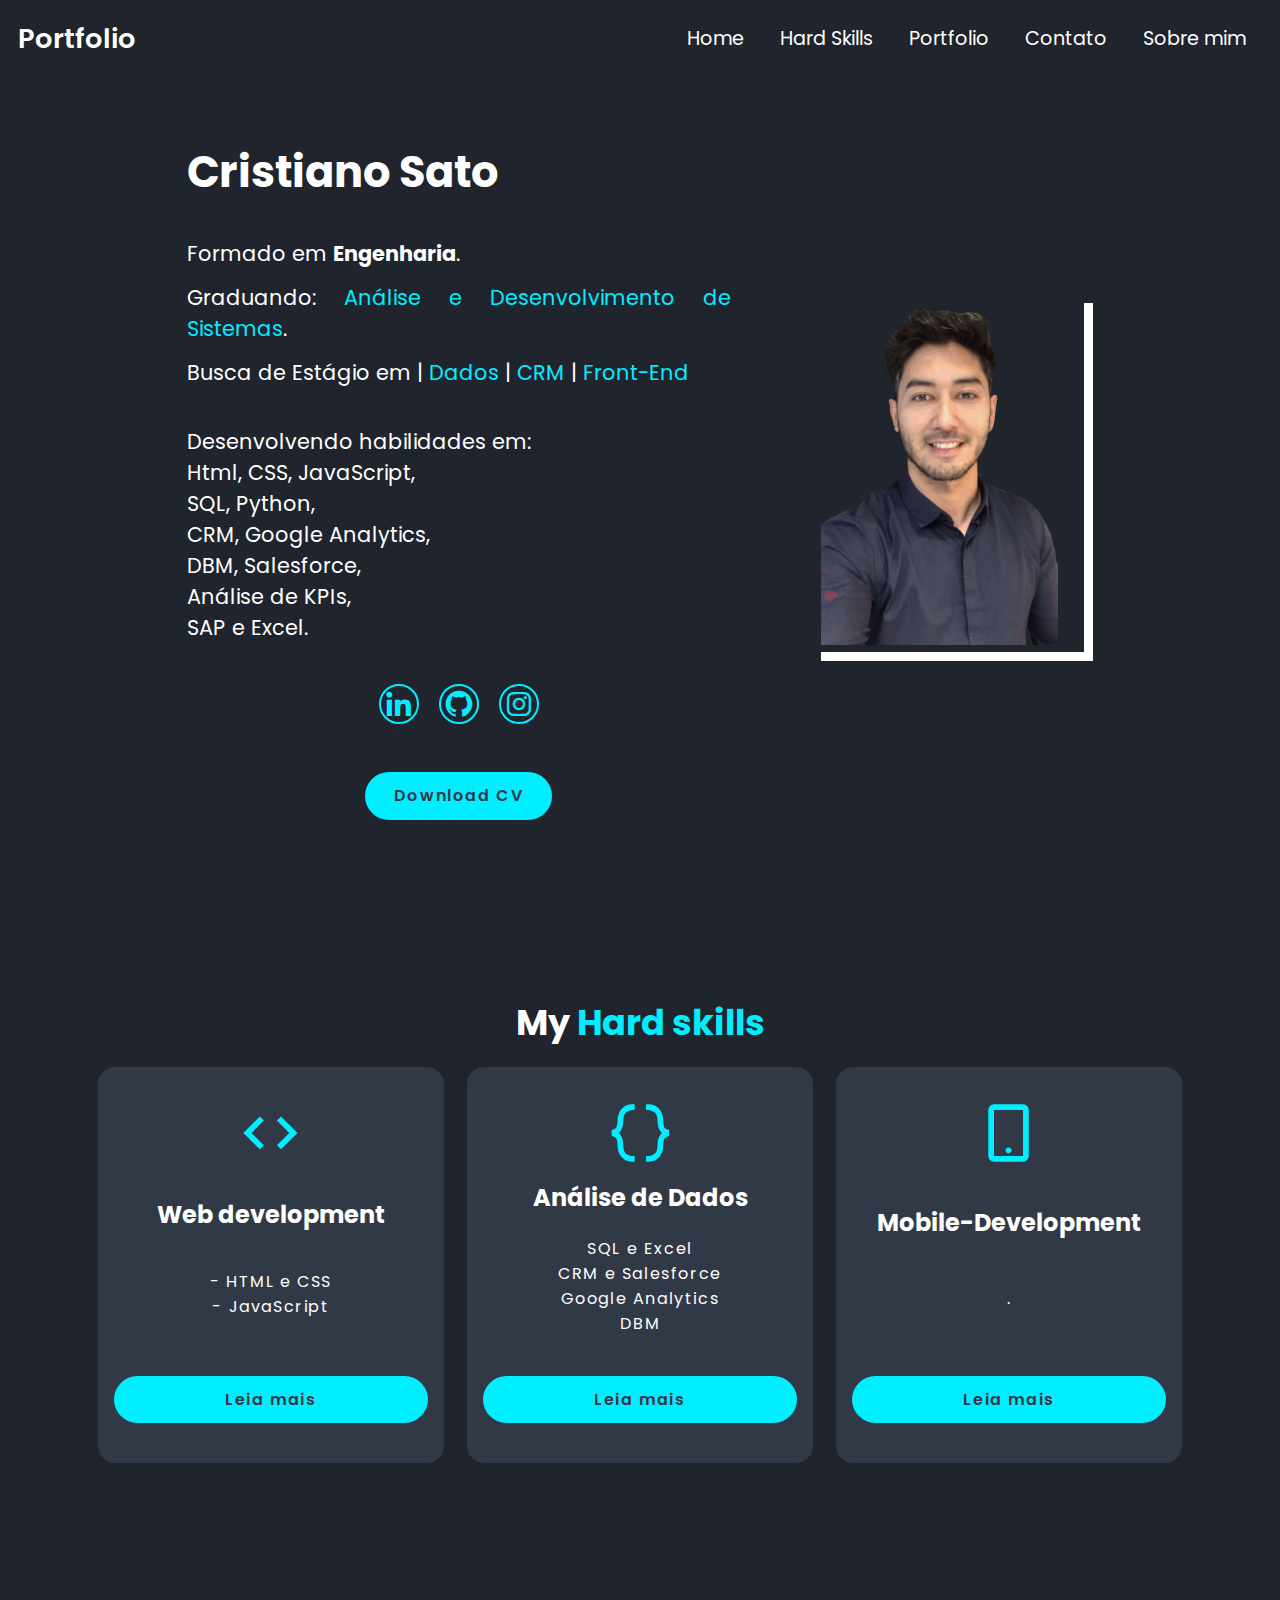
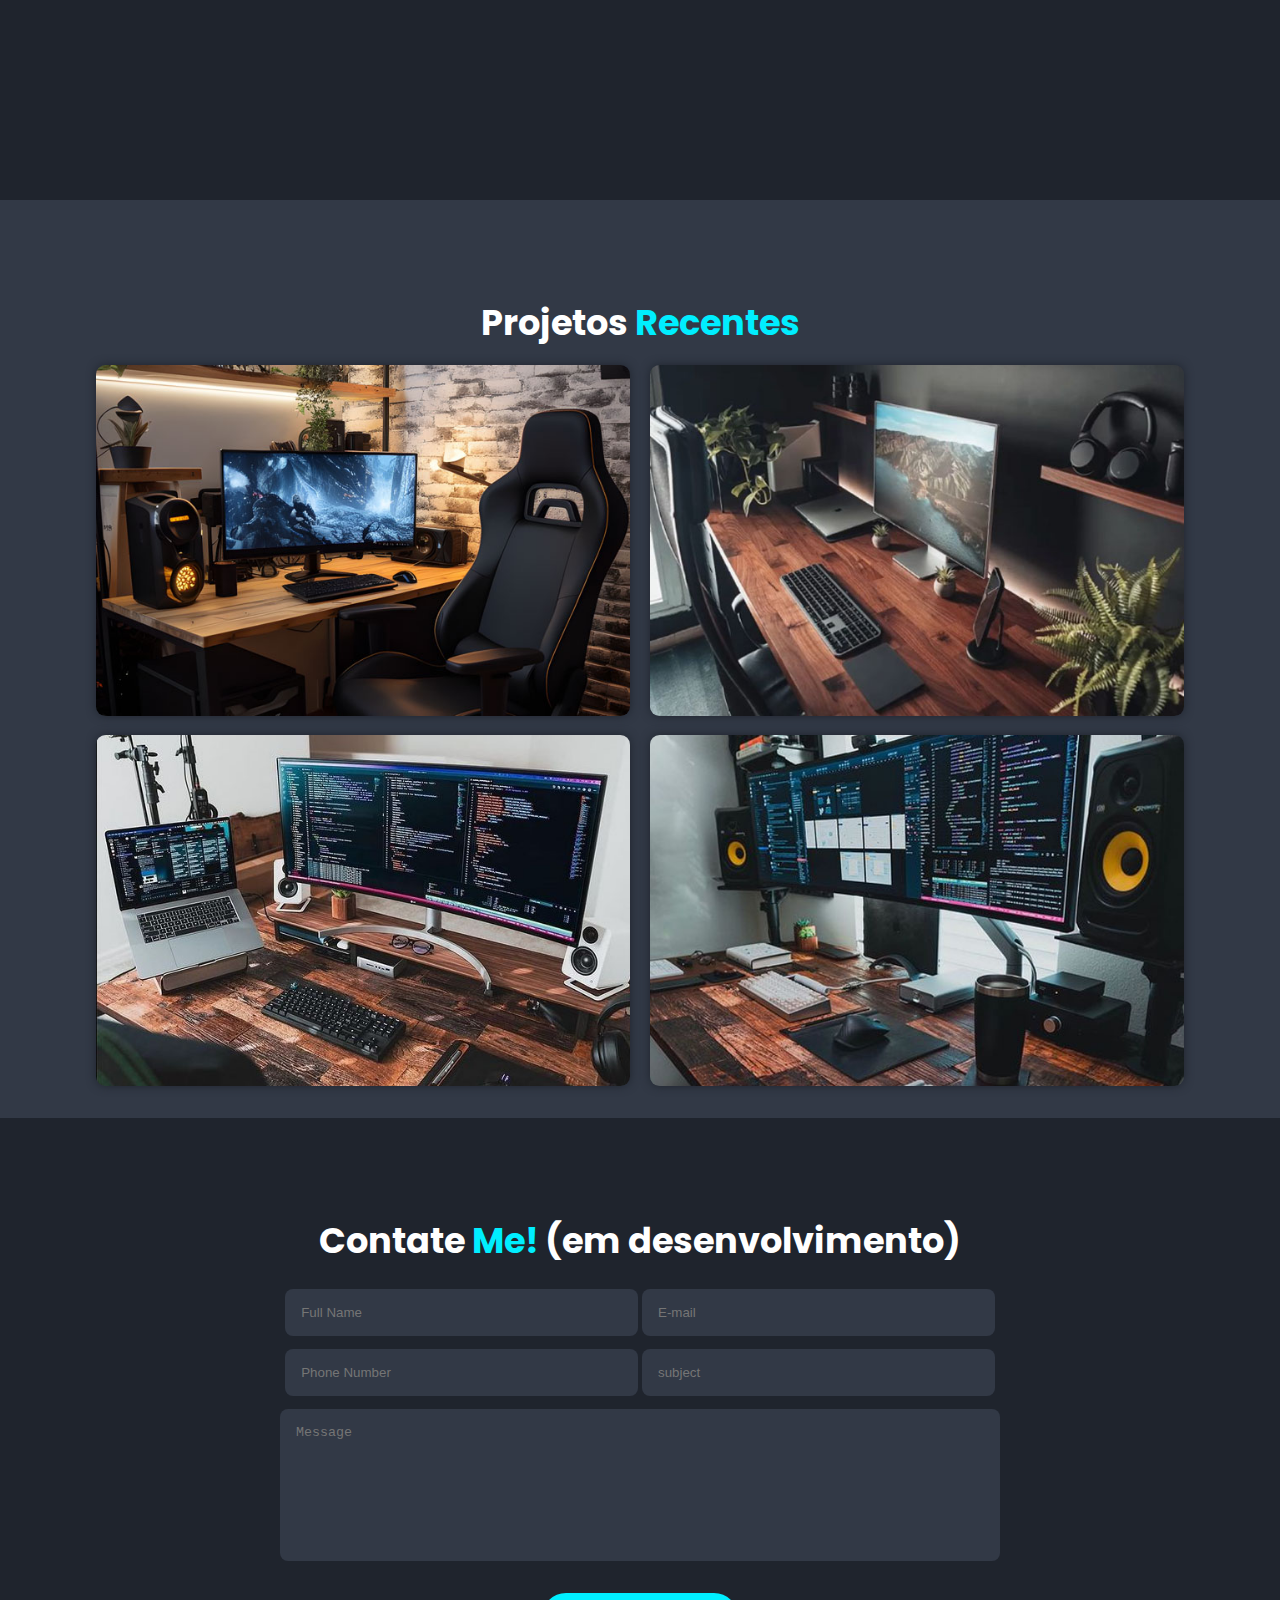
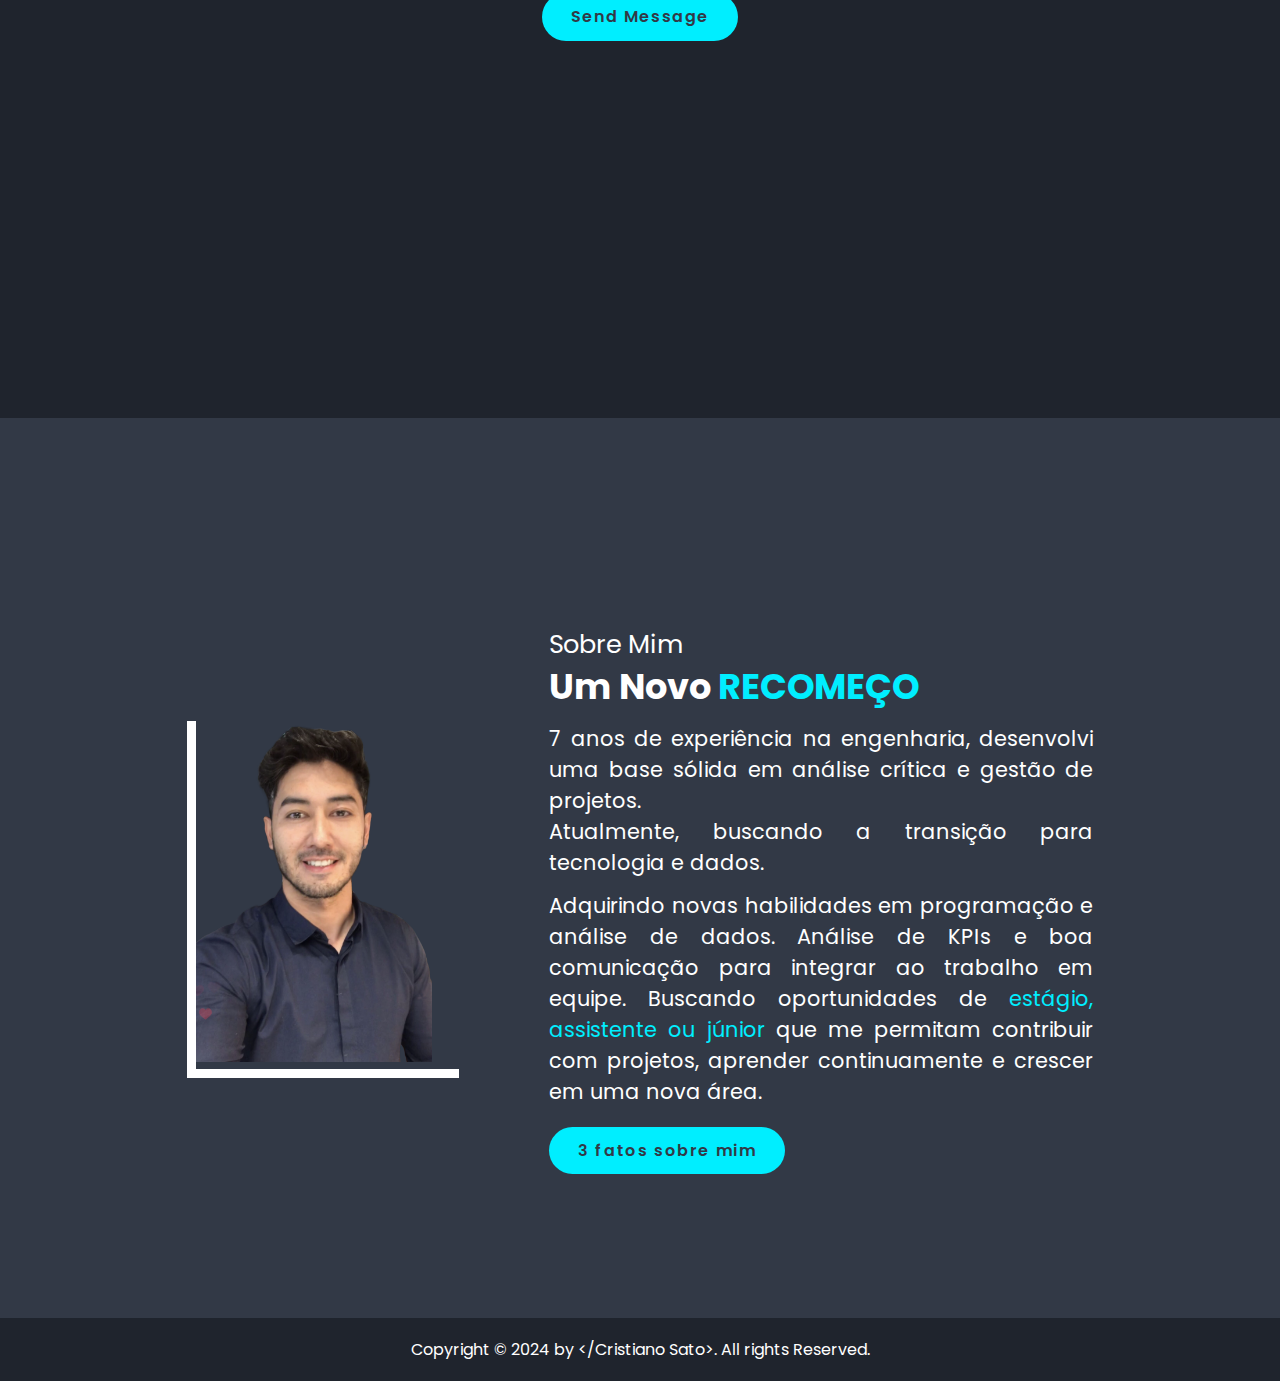
==== index.html @ eb876809 "Add files via upload" ====
<!DOCTYPE html>
<html lang="Pt-br">
<head>
    <meta charset="UTF-8">
    <meta name="viewport" content="width=device-width, initial-scale=1.0">
    <title>Portfolio Cristiano Sato</title>
    <link rel="shortcut icon" href="#" type="image/x-icon">
    <!-- Box icons -->
    <link href='https://unpkg.com/boxicons@2.1.4/css/boxicons.min.css' rel='stylesheet'>
    <!-- custom css -->
     <link rel="stylesheet" href="css/style.css">

     
     
</head>
<body>
    <header>
        <a href="#" class="logo">Portfolio</a>

        <div class="nav">
            <a href="#home">Home</a>
            <a href="#services">Hard Skills</a>
            <a href="#portfolio">Portfolio</a>
            <a href="#contact">Contato</a>
            <a href="#about">Sobre mim</a>
        </div>

        <div class="nav-responsive">
            <a href="#home">Home</a>
            <a href="#services">Hard Skills</a>
            <a href="#portfolio">Portfolio</a>
            <a href="#contact">Contato</a>
            <a href="#about">Sobre mim</a>
        </div>

        <div class="menu-hamburguer">
            <div class="bar1"></div>
            <div class="bar2"></div>
            <div class="bar3"></div>
        </div>


    </header>

    <!-- home section -->
     <section class="home" id="home">
        <div class="home-content">
            
            <h1>Cristiano Sato</h1> <br>
            <p>Formado em <strong>Engenharia</strong>.  
            <p>Graduando: <span>  Análise e Desenvolvimento de Sistemas</span>.  
            </p>
            <p>Busca de Estágio em   | <span> Dados</span> | <span>CRM</span> | <span>Front-End</span> </p> <br>
            

            <p>
                 
                <!--7 anos de experiência na engenharia, desenvolvi uma base sólida em análise crítica, gestão de projetos e resolução de problemas complexos. 
                Atualmente, estou --> Desenvolvendo habilidades em: <br>
                 Html, CSS, JavaScript,<br>
                 SQL, Python, <br>
                 CRM, Google Analytics,<br>
                 DBM, Salesforce,<br>
                 Análise de KPIs, <br>
                 SAP e Excel.
            </p>
            
            <p> 
                <!--Adquirindo habilidades em programação e análise de dados. Análise de KPIs e uma boa comunicação.
                Minha abordagem combina a precisão analítica da engenharia com a adaptação necessária para enfrentar desafios em novos projetos.  Estou em busca de oportunidades de <span> estágio, assistente ou júnior </span>que me permitam contribuir com projetos, aprender continuamente e crescer em uma nova área. -->
            </p>

            

            <div class="social-media">
                <a href="https://www.linkedin.com/in/cristiano-sato-61957b149/" target="_blank"><i class='bx bxl-linkedin'></i></i></a> 
                <a href="https://github.com/cristianosato" target="_blank"><i class='bx bxl-github'></i></a>
                <a href="#"><i class='bx bxl-instagram'></i></i></a>
            </div>

            <div>
                <a href="Cristiano Sato CV.pdf" class="btn">Download CV</a>
            </div>

           <!--
            <a href="Cristiano Sato CV.pdf" download>Baixar PDF</a>

            <p>Clique no link acima para baixar o arquivo PDF diretamente.</p>

            -->

        </div>

        <div class="home-img">
            <img src="img/file.png" alt="profile picture">
        </div>

     </section>
    <!-- /home section -->

    <!--service section -->
     <section class="services" id="services">
        <h2>My <span>Hard skills</span></h2>
        
        <div class="services-container">
            <div class="services-box">
                <i class='bx bx-code'></i>
                <h3>Web development</h3>
                
                <p>
                    - HTML e CSS<br> - JavaScript<br> 
                 </p>

                 <a href="#" class="btn">Leia mais</a>
            </div>

            <div class="services-box">
                <i class='bx bx-code-curly'></i>
                <h3>Análise de Dados</h3>
                
                <p>
                    SQL e Excel<br> CRM e Salesforce<br> Google Analytics<br> DBM<br>
                 </p>

                 <a href="#" class="btn">Leia mais</a>
            </div>
  
            <div class="services-box">
                <i class='bx bx-mobile-alt'></i>
                <h3>Mobile-Development</h3>
                
                <p>
                    .
                 </p>

                 <a href="#" class="btn">Leia mais</a>
            </div>

        </div>
     </section>
    <!--/service section -->
      
    <!-- portfolio section -->
     <section class="portfolio" id="portfolio">
        <h2>Projetos <span>Recentes</span></h2>

        <div class="portfolio-container">
            <div class="portfolio-box">
                <img src="img/01.jpg" alt="Portfolio 1">

                <div class="portfolio-layer">
                    <h4>Web Development</h4>

                    <p>velit repellat deserunt fugit accusamus at pariatur? Deleniti officiis fugit repellendus. Odit harum at ut culpa sint. Aut reiciendis eligendi, laboriosam fugit ipsa tenetur, odio iste, nisi facilis similique quasi necessitatibus cupiditate doloremque enim ea nesciunt ratione porro at optio ipsam. 

                    </p>

                    <a href="#">
                        <i class='bx bx-link-external' ></i>
                    </a>
                </div>
            </div>


            <div class="portfolio-box">
                <img src="img/02.jpg" alt="Portfolio 2">

                <div class="portfolio-layer">
                    <h4>Web Development</h4>

                    <p>velit repellat deserunt fugit accusamus at pariatur? Deleniti officiis fugit repellendus. Odit harum at ut culpa sint. Aut reiciendis eligendi, laboriosam fugit ipsa tenetur, odio iste, nisi facilis similique quasi necessitatibus cupiditate doloremque enim ea nesciunt ratione porro at optio ipsam. 

                    </p>

                    <a href="#">
                        <i class='bx bx-link-external'></i>
                    </a>
                </div>
            </div>


            <div class="portfolio-box">
                <img src="img/03.jpg" alt="Portfolio 3">

                <div class="portfolio-layer">
                    <h4>Web Development</h4>

                    <p>velit repellat deserunt fugit accusamus at pariatur? Deleniti officiis fugit repellendus. Odit harum at ut culpa sint. Aut reiciendis eligendi, laboriosam fugit ipsa tenetur, odio iste, nisi facilis similique quasi necessitatibus cupiditate doloremque enim ea nesciunt ratione porro at optio ipsam. 

                    </p>

                    <a href="#">
                        <i class='bx bx-link-external'></i>
                    </a>
                </div>
            </div>


            <div class="portfolio-box">
                <img src="img/04.jpg" alt="Portfolio 4">

                <div class="portfolio-layer">
                    <h4>Web Development</h4>

                    <p>velit repellat deserunt fugit accusamus at pariatur? Deleniti officiis fugit repellendus. Odit harum at ut culpa sint. Aut reiciendis eligendi, laboriosam fugit ipsa tenetur

                    </p>

                    <a href="#">
                        <i class='bx bx-link-external'></i>
                    </a>
                </div>
            </div>


        </div>
     </section>
    <!-- /portfolio section -->

    <!-- contact section -->
     <section class="contact" id="contact">
        <h2>Contate <span>Me!</span> (em desenvolvimento)</h2>

        <form action="" >
            <div class="input-box">
                <input type="text" placeholder="Full Name">
                <input type="email" placeholder="E-mail">
            </div>

            <div class="input-box">
                <input type="number" placeholder="Phone Number"> 
                <input type="text" placeholder="subject">
            </div>

            <textarea cols="30" rows="8" placeholder="Message"></textarea>

            <a href="#" class="btn">Send Message</a>

        </form>
     </section>
    <!-- /contact section -->

    <!-- about section -->
     <section class="about" id="about">
            <div class="about-img">
                <img src="img/file.png" alt="About Me">
            </div>

            <div class="about-content">
                <h3>Sobre Mim</h3>
                <h1> Um Novo <span>RECOMEÇO</span></h1>
                
                
                <p>
                 
                    7 anos de experiência na engenharia, desenvolvi uma base sólida em análise crítica e gestão de projetos. <br>
                    Atualmente, buscando a transição para tecnologia e dados.
                </p>
                
                <p> 
                    Adquirindo novas habilidades em programação e análise de dados. Análise de KPIs e boa comunicação para integrar ao trabalho em equipe.
                    <!--Minha abordagem combina a precisão analítica da engenharia com a adaptação necessária para enfrentar desafios em novos projetos. --> Buscando oportunidades de <span> estágio, assistente ou júnior </span>que me permitam contribuir com projetos, aprender continuamente e crescer em uma nova área.
                </p>

                

                <a href="about.html" class="btn" > 3 fatos sobre mim</a>

            </div>
           
        </section>
    <!-- /about section -->

    <footer>
        <p>Copyright &copy; 2024 by &lt;/Cristiano Sato&gt;. All rights Reserved.</p>
    </footer>

</body>
<script src="js/script.js"></script>
</html>
---- css/style.css ----
/* Imports the poppins font fron Googlw Fonts */

@import url('https://fonts.googleapis.com/css2?family=Poppins:wght@300;400;700&display=swap');


:root {
    --main-color: #00eeff;
    --text-color: #ffffff;
    --bg-color-01: #1f242d;
    --bg-color-02: #323946;
    --color-00: #0000001a;

    /* Extra */
    --color-01:#999999;
    --color-02:#009539;
    --color-03:#7950f2;
    --color-04:#c00000;
    --color-05:#232323;

}

* {
    margin: 0;
    padding: 0;
    box-sizing: border-box;
    text-decoration: none;
    border: none;
    outline: none;
    scroll-behavior:smooth;

}

html {
    font-family:'Poppins', sans-serif;
    font-size: 16px;
}

body{
    background-color: var(--bg-color-01);
    color: var(--text-color);
}

header{
    position: fixed;
    top: 0;
    left: 0;
    width: 100%;
    padding: 1.1rem;
    background-color: var(--bg-color-01);
    display: flex;
    justify-content: space-between;
    align-items: center;
    z-index: 100;
   

    /* border: solid 1px var(--color-02); */
}

.logo{
    font-size: 1.7rem;
    color: var(--text-color);
    font-weight: 600;
    cursor: default;
}

.nav-responsive{
    display: none;
    position: absolute;
    top: 100%;
    left: 0;
    width: 100%;
    padding: 1rem;
    background-color: var(--bg-color-01);
}

.nav a, .nav-responsive a {
    font-size: 1.2rem;
    color: var(--text-color);
    padding: 0.5rem 1rem;
    transition: 0.4s;

   /* border: solid 1px var(--color-02); /* teste */ 


}

.nav a:hover, .nav-responsive a:hover {
    color: var(--main-color);
}

section {
    min-height: 100vh;
    padding: 6rem 6rem 2rem;

    /* border: solid 1px var(--color-02); /* teste */
}

span {
    color: var(--main-color);
}

.home, .about {
    display: flex;
    flex-direction: row;
    justify-content: space-evenly;
    align-items: center;
}


.home-img {


    border-right: solid 0.6rem;
    border-bottom: solid 0.6rem;
    border-image: linear-gradient (225deg, tranparente 50% , var(--main-color));
}


.about-img {
    border-left:  solid 0.6rem;
    border-bottom: solid 0.6rem;
    border-image: linear-gradient (225deg, tranparente 50% , var(--main-color));
}


.home-img img, .about-img img {
    width: 90%;
}


.about{
    background-color: var(--bg-color-02);
}


.home-content, .about-content {
    width: 65%;  
}


.home-content h1, .about-content h1 {
    font-weight: 700;
    line-height: 2rem;
    font-weight: 100;
         
} 



.home-content h3, .about-content h3 {
    font-weight: 400;
    font-size: 1.6rem;
}

.home-content p, .about-content p {
    margin-top: 0.8rem;
    text-align: justify; 
    font-size: 1.3rem;
}

.services h2,
.portfolio h2,
.contact h2{
    font-size:2.2rem ;
    margin-bottom: 1rem;
    text-align: center;
}

.services-container {
    display: flex;
    flex-direction: row;
    justify-content: space-evenly;
    
}

.services-box{
    display: flex;
    flex-direction: column;
    justify-content: space-between;
    min-height: 25rem;
    margin-bottom: 1rem;
}

.services-container  .services-box {
    padding: 2rem 1rem 2.5rem;
    border-radius: 1.2rem;
    text-align: center;
    border: solid 0.15rem var(--bg-color-01);
    background-color: var(--bg-color-02);
    transition: 0.5s ease;
}

.services-container  .services-box:hover {
    border-color: var(--main-color);
    transform: scale(1.05);
}

.services-box i {
    font-size: 4.3rem;
    color: var(--main-color);

}

.services-box h3 {
    font-size: 1.5rem;

}

.services-box p {
    margin: 0.5rem;
    letter-spacing: 0.1rem;
    /* N lines ...*/
    display: -webkit-box;
    -webkit-line-clamp: 4;
    -webkit-box-orient: vertical;
    overflow: hidden;
    text-overflow: ellipsis;    
}


.btn :hover{
    box-shadow: 0 0 0.3rem var(--main-color);
    background-color: inherit;
    cursor: pointer;
    
}

.portfolio {
    background-color: var(--bg-color-02);
}

.portfolio-container{
    display: grid;
    gap: 1.2rem;  
}


.portfolio-box{
    position: relative;
    border-radius: 0.6rem;
    box-shadow: 0 0 0.6rem var(--bg-color-01);
    overflow: hidden;
    display: flex; 
    
}


.portfolio-box img {
    width: 100%;
    transition: 0.5s ease;
}


.portfolio-box img:hover {
    transform: scale(1.1);
}

.portfolio-box .portfolio-layer {
    position: absolute;
    bottom: 0;
    left: 0;
    width: 100%;
    height: 90%;
    background: linear-gradient(transparent,var(--main-color));
    display: flex;
    flex-direction: column;
    justify-content: center;
    align-items: center;
    text-align: center;
    padding: 1rem 1rem 2rem;
    transform: translateY(90rem);
    transition: 0.7s ease; 
}

.portfolio-box:hover .portfolio-layer {
    transform: translateY(0);
}

.portfolio-layer h4 {
    font-size: 1.5rem;  
}


.portfolio-layer p {
    font-size: 0.85rem;
    margin: 0.2rem 0 0.5rem; 
}


.portfolio-layer a {
    display: inline-flex;
    justify-content: center;
    align-items: center;
    width: 3rem; 
    height: 3rem;
    background: var(--text-color);
    border-radius: 50%;
}


.portfolio-layer a i {
    font-size: 1.2rem;
    color: var(--bg-color-02);
}


form {
    max-width: 45rem;
    margin:0.6rem auto ;
    text-align: center;
    margin-bottom: 2rem;
    

}


form.input-box {
    display: flex;
    justify-content: space-between;
    flex-wrap: wrap;

    

}

form .input-box input,
form textarea {
    width: 100%;
    padding: 1rem;

    
    color: var(var(--text-color));
    background-color: var(--bg-color-02);
    border-radius: 0.5rem;
    margin: 0.4rem 0;

}

form textarea {
    resize: none;

}


footer {
    display: flex;
    flex-direction: row;
    justify-content: center;
    align-items: center;
    padding: 1.2rem;
    background-color: var(--bg-color-01);
}

.social-media img {
    width: 3.5rem;
}

.social-media a {
    display: inline-flex;
    justify-content: center;
    align-items: center;
    width: 2.5rem;
    height: 2.5rem;
    background: transparent;
    border: solid 0.15rem var(--main-color);
    border-radius: 50%;
    font-size: 2rem;
    color: var(--main-color);
    margin: 1.8rem 0.5rem ;
    transition: 0.5s ease;
}

.social-media a:hover {
    background-color: var(--main-color);
    color: var(--bg-color-02);
    box-shadow: 0 0 0.3rem var(--main-color);
}



/* ====button====*/
.btn {
    display: inline-block;
    padding: 0.7rem 1.8rem;
    background-color: var(--main-color);
    border-radius: 2rem;
    color: var(--bg-color-02);
    font-weight: 600;
    letter-spacing: 0.1rem;
    transition: 0.3s ease;
    margin-top: 1.2rem;
}
/* ====/button====*/


/* ==== menu hamburguerv */

.menu-hamburguer {
    display: none;
    cursor: pointer;

}

.bar1, .bar2, .bar3 {
    width: 2rem;
    height: 0.3rem;
    background-color: var(--text-color);
    margin: 0.4rem 0;
    transition: 0.3s ease;

}

.change .bar1 {
    transform: translate(0, 0.65rem) rotate(-45deg);
}

.change .bar2 {
    opacity: 0;
}

.change .bar3 {
    transform: translate(0, -0.65rem) rotate(45deg);
}
/* ==== /menu hamburguer */



/* ==== media queries ====*/

/* Extra Small (xs): Smartphone (portrait) */
@media (min-width: 0px) {
    .menu-hamburguer{
        display: block; 
    }
    
    .nav{
        display: none;
    }

    .nav-responsive a {
        display: block;
        font-size: 1.2rem;
        margin: 0.5rem 0;
    }

    .section{
        padding: 6rem 2.5rem;
    }

    .home, .about {
        flex-direction: column;
        gap: 1.rem;

    }

    .home-img, .about-img {
        width: 80%;
        max-width: 80%;
    }

    .home-content, .about-content{
        width: 100%;

    }

    .home-content div{
        text-align: center;
    }

    .home-content h1, .about-content h1{
        font-size: 2.2rem;
        font-weight: 700;
        line-height: 1.3;

    }

    .services-container{
        flex-direction: column;
        align-items: center;
    }

    .services-box{
        width: 100%;
    }

    .portfolio-layer h4 {
        font-size: 2rem;  
    }
    
    
    .portfolio-layer p {
        font-size: 1rem;
        margin: 0.2rem 0 0.8rem; 
    }
    


    /* header {
        background-color: var(--color-01); /teste/
    } */

}

/* Small (sm): Smartphone (landscape) */
@media (min-width: 576px) {
    

    /*header {
        background-color: var(--color-02); /teste/
    } */

    .home-img, .about-img {
        width: 65%;
        max-width: 65%;
    }


    .services-box{
        width: 90%;
    }

    .portfolio-layer h4 {
        font-size: 1.5rem;  
    }
    
    
    .portfolio-layer p {
        font-size: 0.9rem;
        margin: 0.2rem 0 0.8rem; 
    }
}

/* Medium (nd): Tablet */
@media (min-width: 768px) {
    
    .menu-hamburguer{
        display: none;

    }

    .nav{
        display: block;
    }

    .nav-responsive, .nav-responsive a{
        display: none;

    }

    .home, .about {
        flex-direction: row;
        justify-content: space-evenly;

    }

    .home-img, .about-img {
        max-width: 35%;
    }

    .home-content, .about-content{
        width: 50%;
    }


   


    .services-box{
        width: 80%;
        margin-bottom: 2rem;
    }

    .portfolio-container{
        grid-template-columns: auto auto;
    }


    form .input-box input{
        width: 49%;
    }

    .portfolio-layer h4 {
        font-size: 1.7rem;  
    }
    
    
    .portfolio-layer p {
        font-size: 1.2rem;
        margin: 0.2rem 0 0.8rem; 
    }

    /*header {
        background-color: var(--color-03); /teste/
    } */
}   

/* Large (lg): Notebook */
@media (min-width: 992px) {

    /* .home-img, .about-img {
        max-width: 35%;
    } */

    .services-container{
        flex-direction: row;
        gap: 1.2rem;
    }

    /* header {
        background-color: var(--color-04); /teste/
    } */
}   

/* Extra Large (xl): Desktop */

@media (min-width: 1200px) {

    .home-img, .about-img {
        max-width: 25%;
    }

    .home-content h1{
        font-size: 2.7rem;
    }
    

    .home-content h3{
        font-size: 2rem;
    }

    .portfolio-container{
        grid-template-columns: auto auto;
    }

    /* header {
        background-color: var(--color-05); /teste/
    } */
}  


/* ==== /media queries ====*/
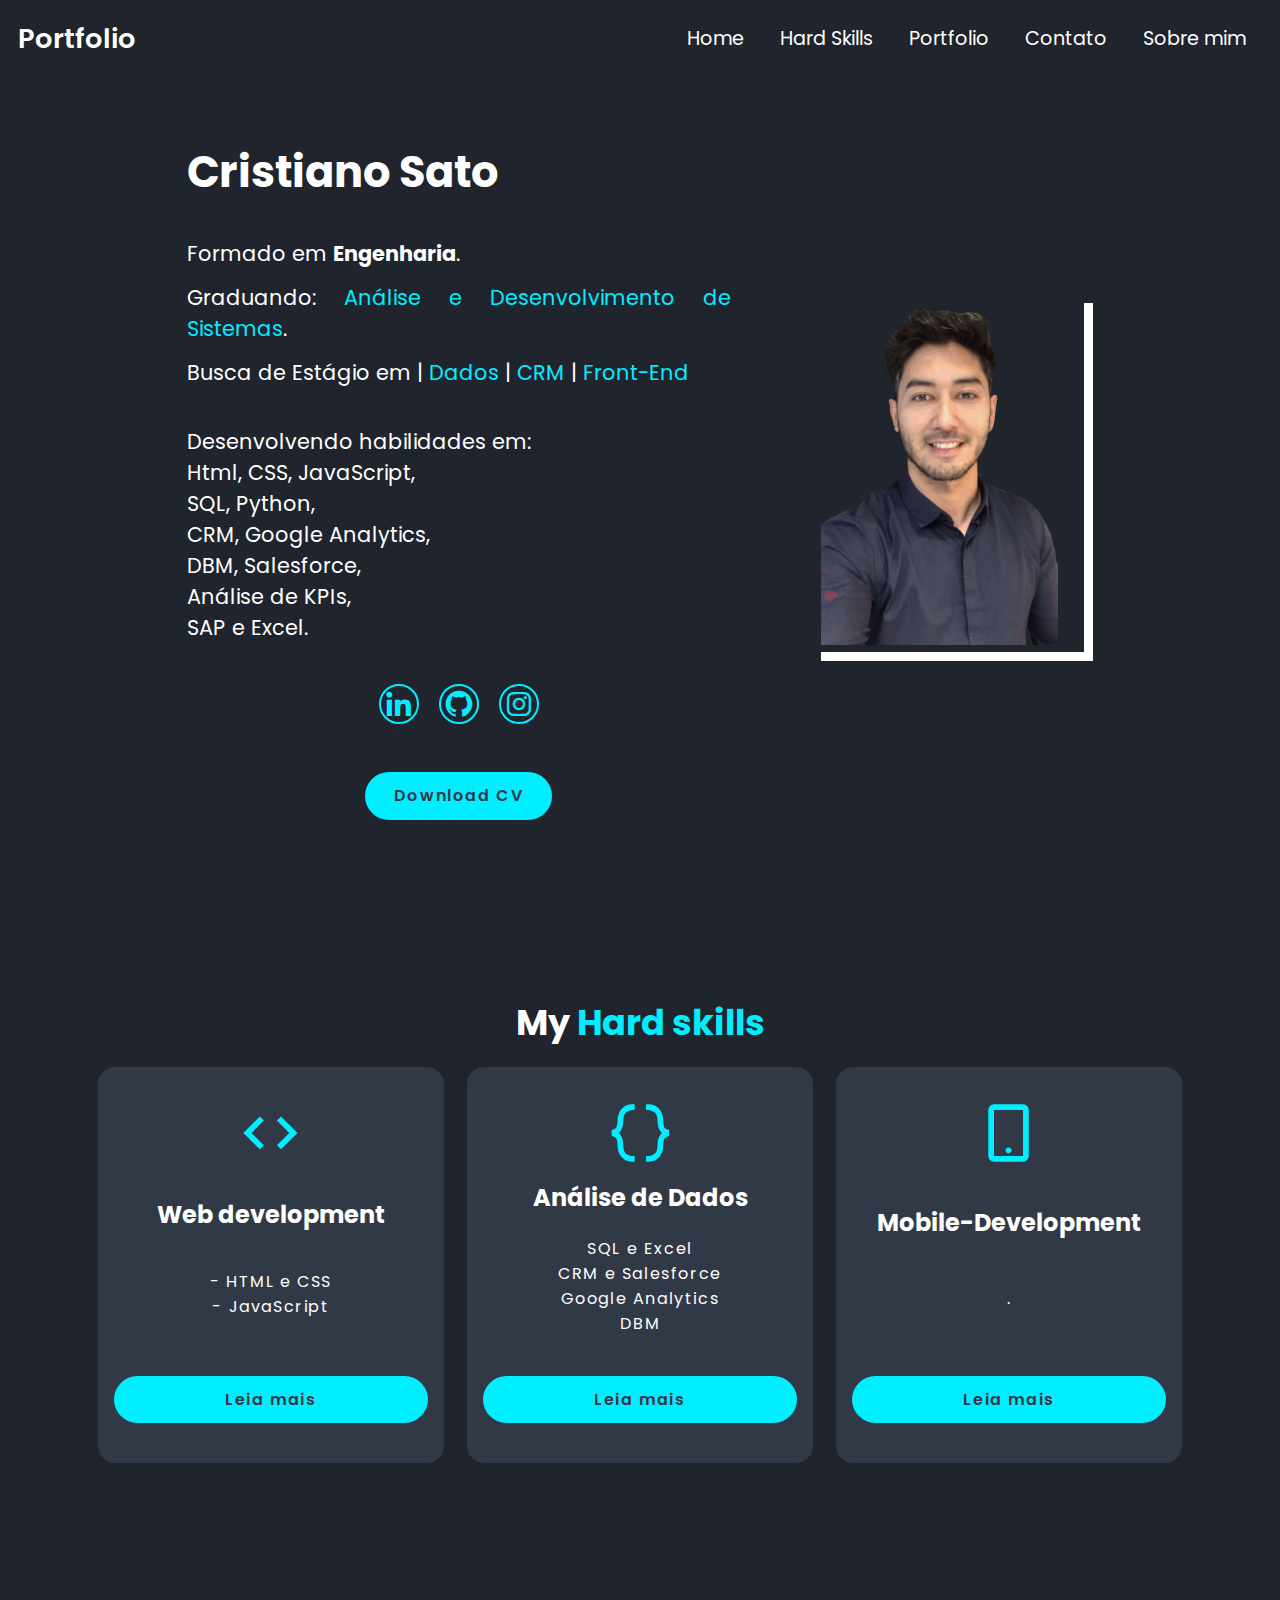
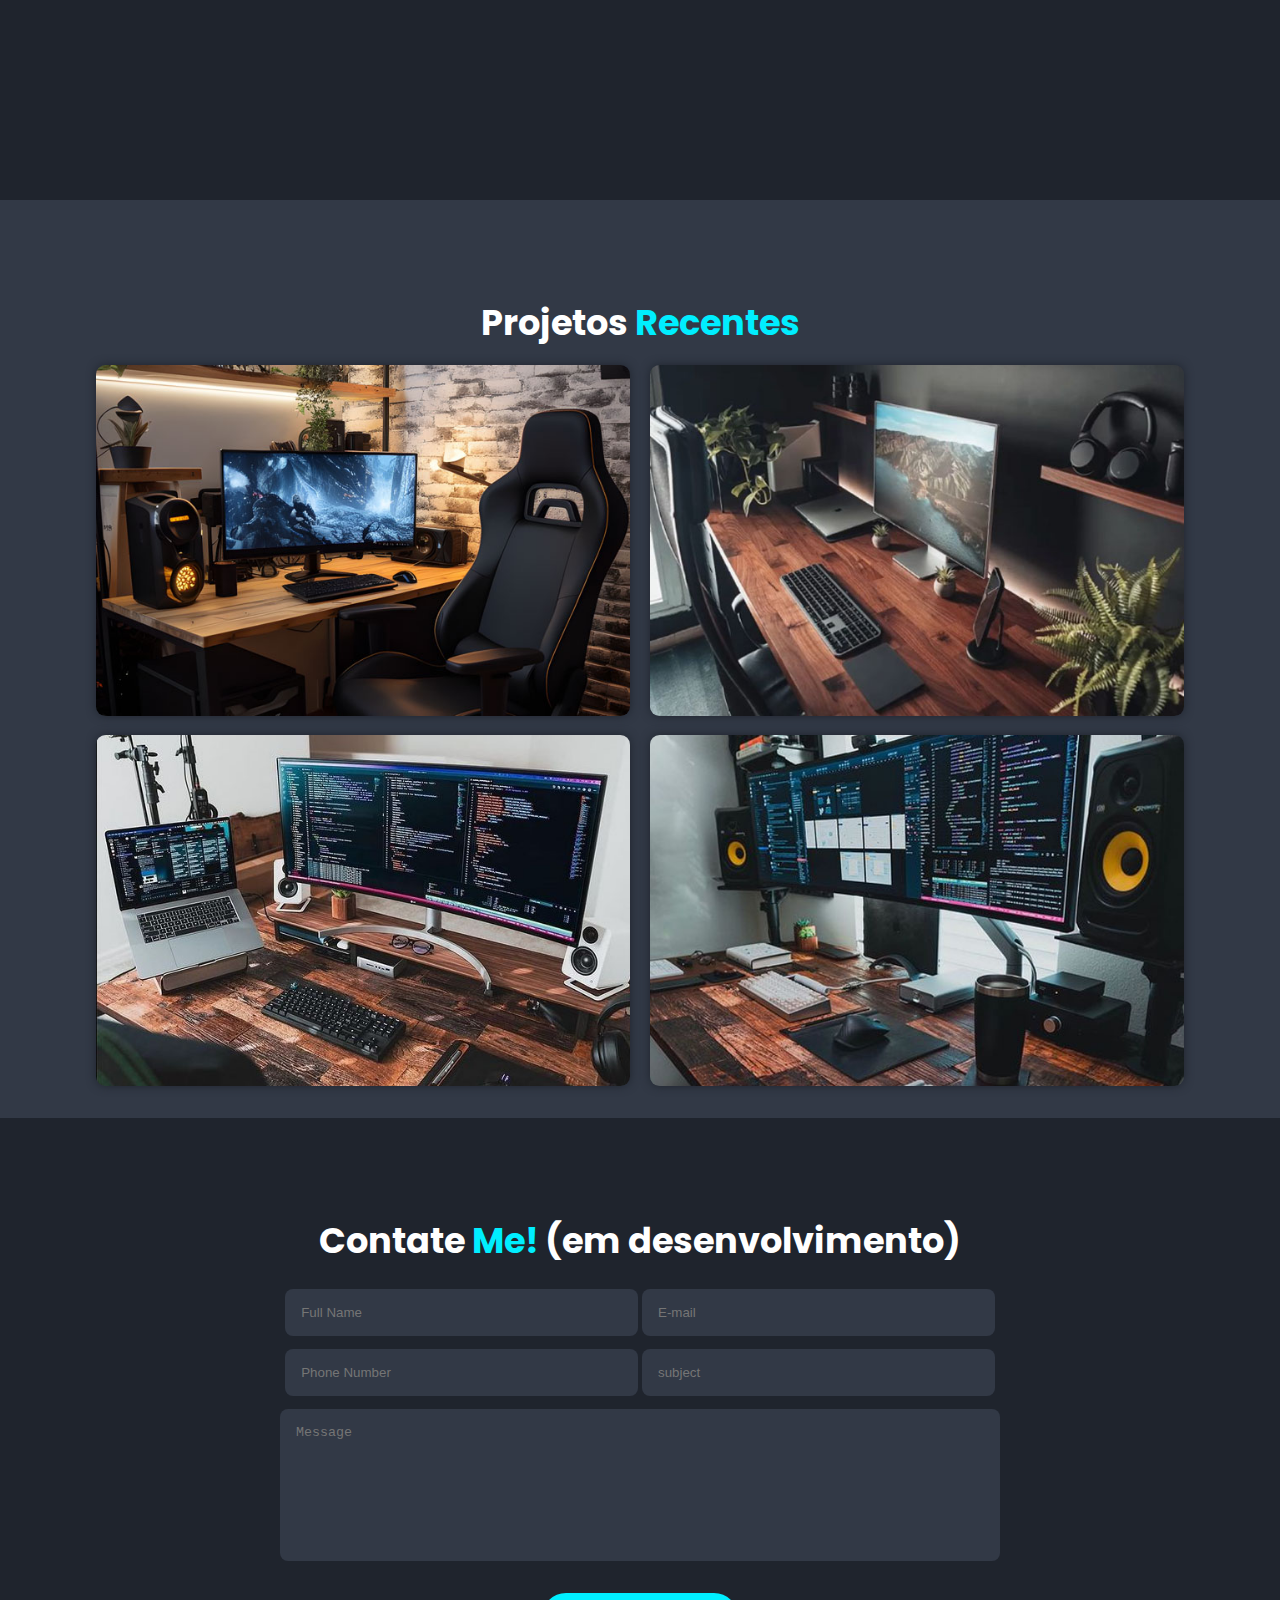
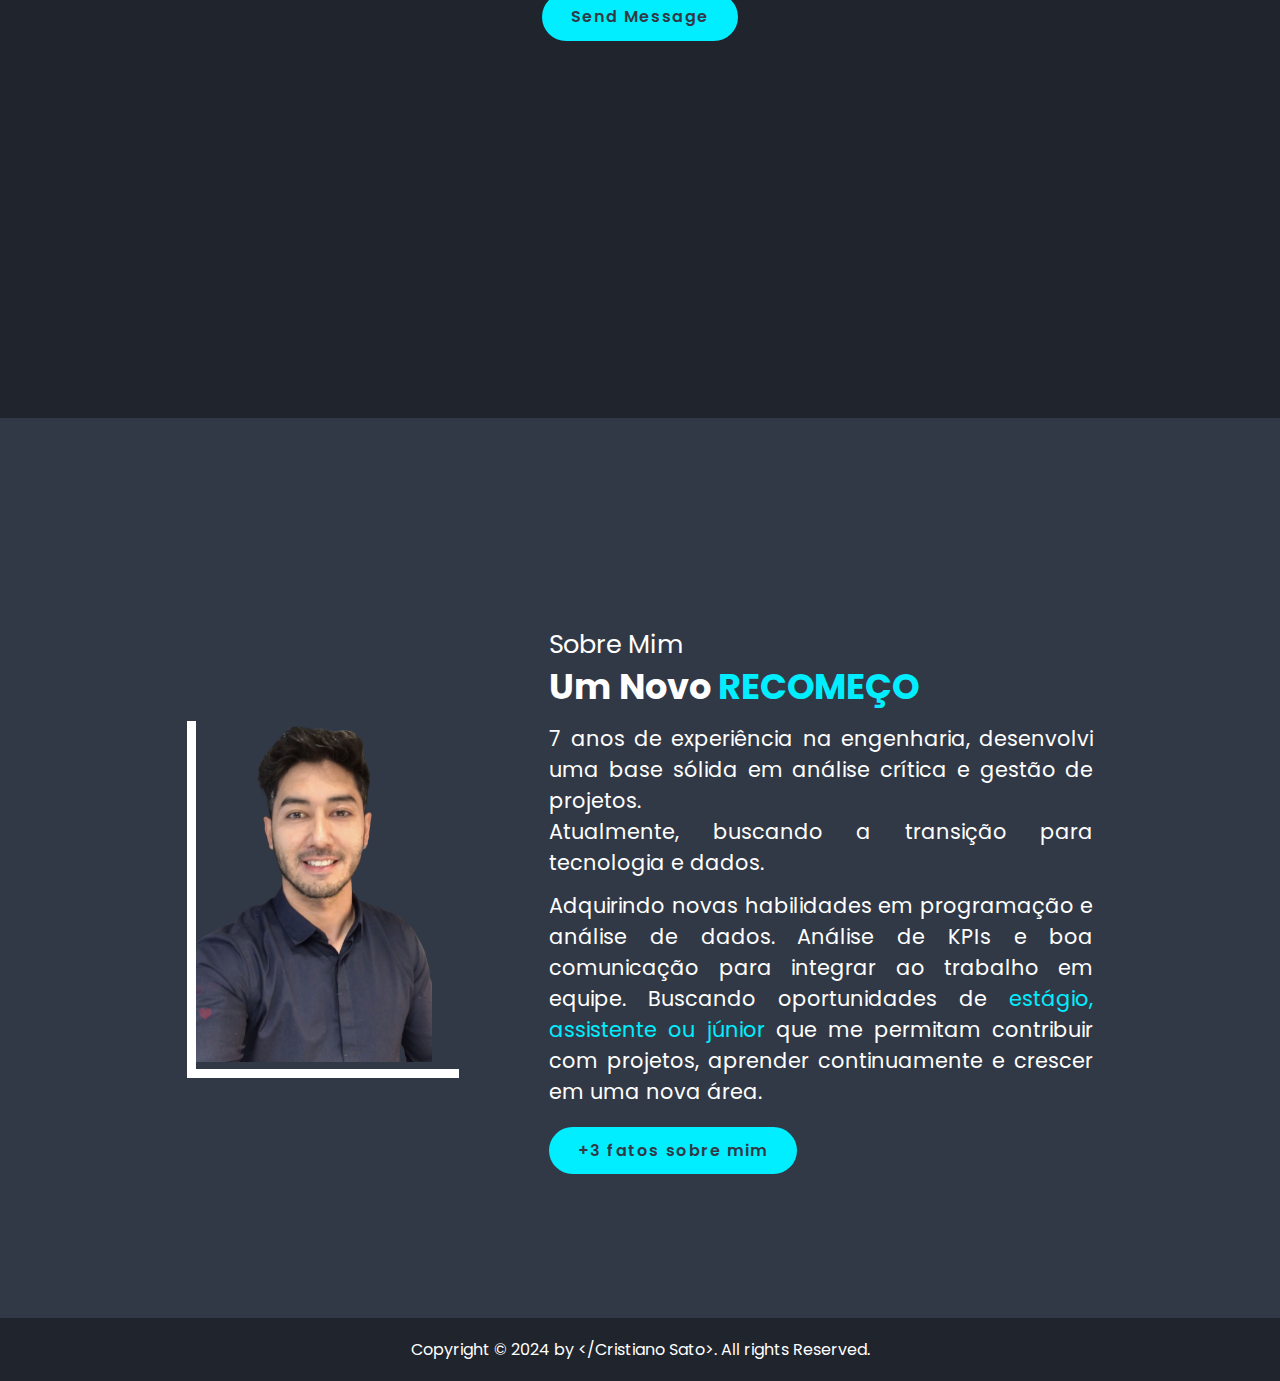
==== commit d85d29b3: "Add files via upload" ====
--- a/index.html
+++ b/index.html
@@ -264,7 +264,7 @@
 
                 
 
-                <a href="about.html" class="btn" > 3 fatos sobre mim</a>
+                <a href="about.html" class="btn" > +3 fatos sobre mim</a>
 
             </div>
            
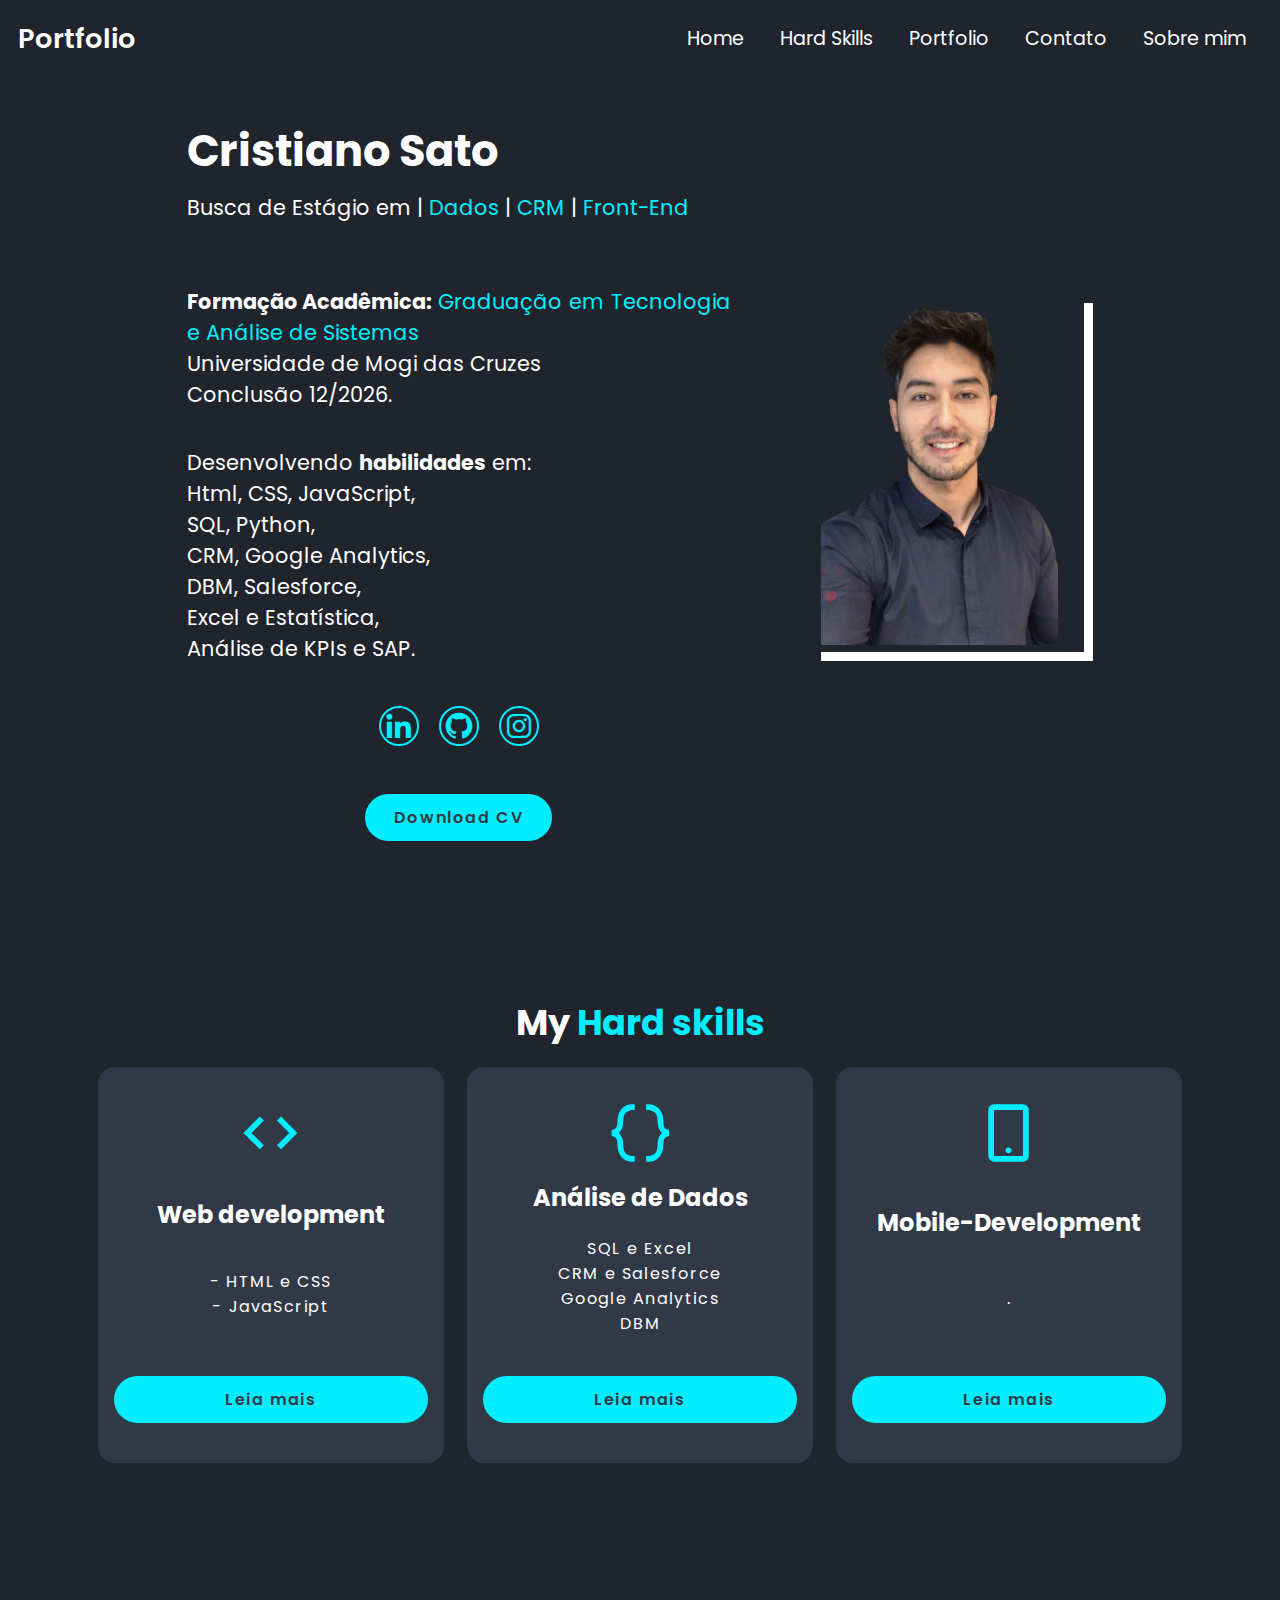
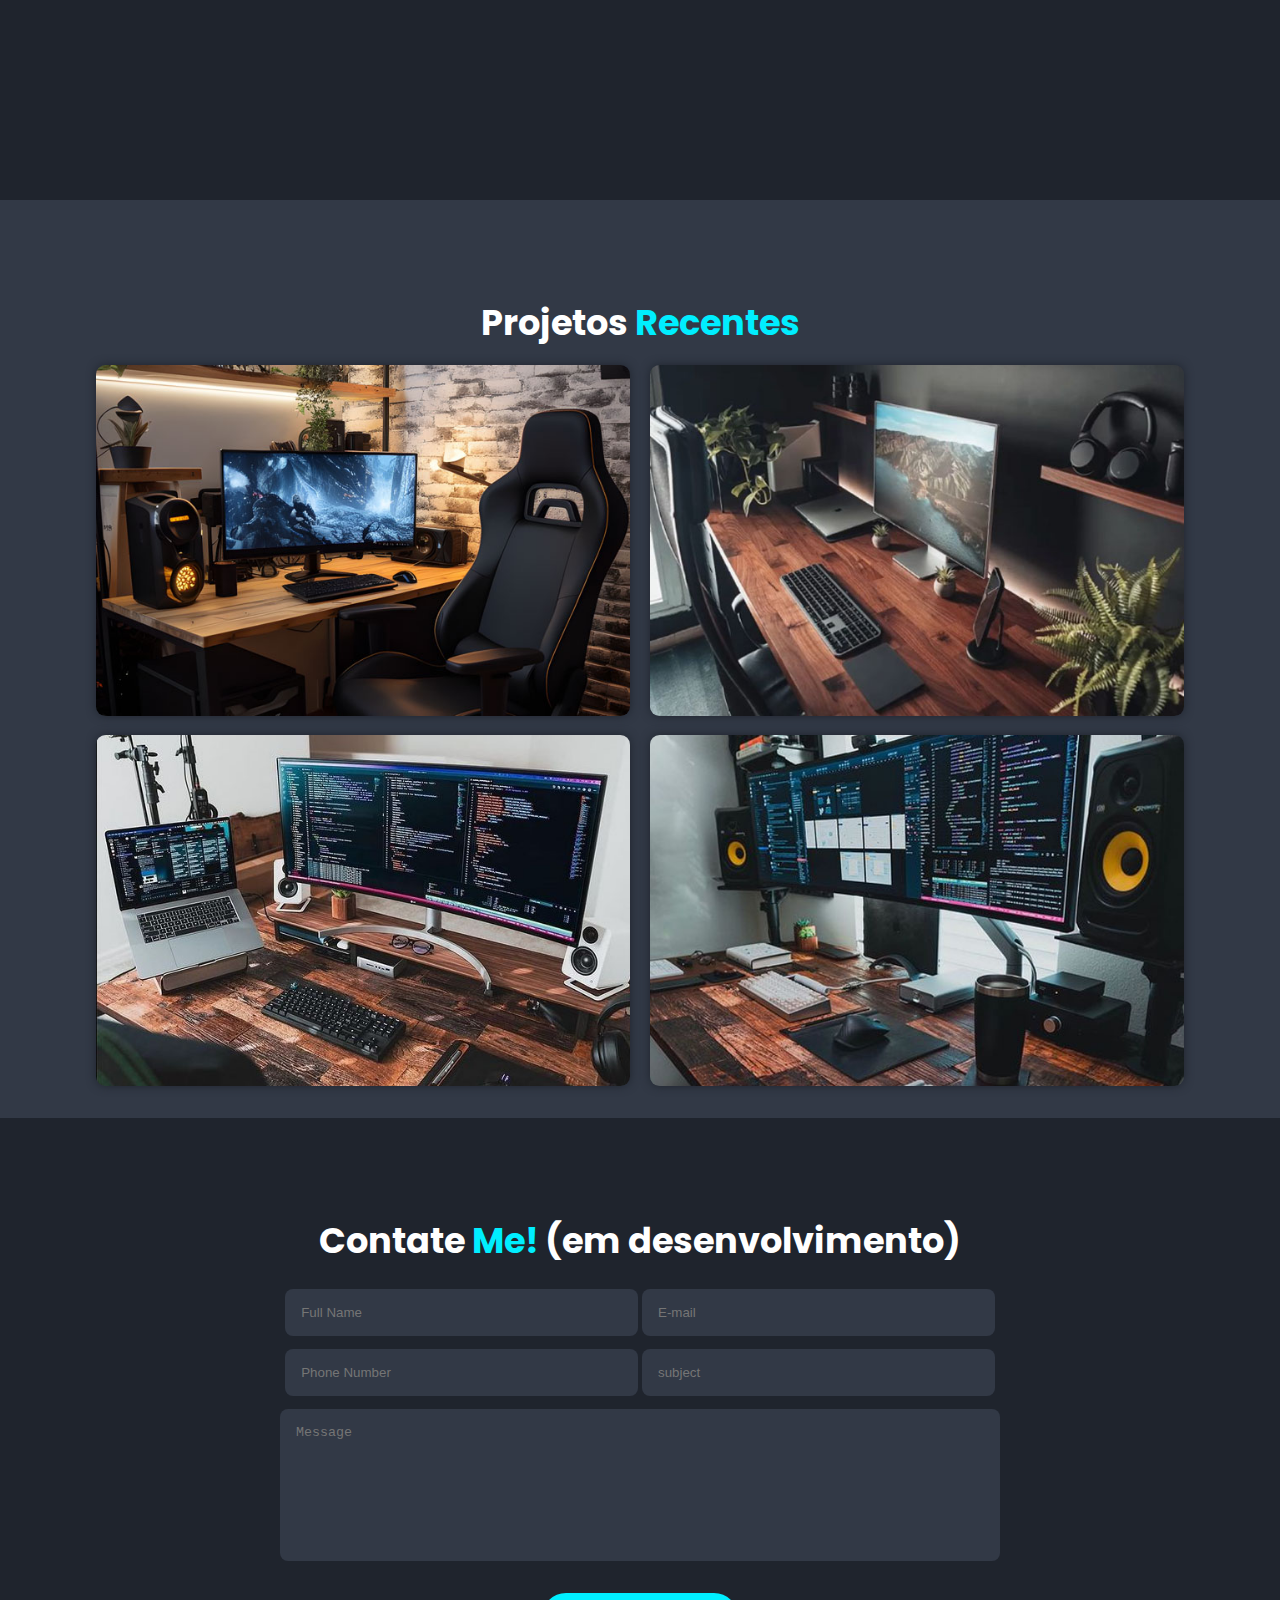
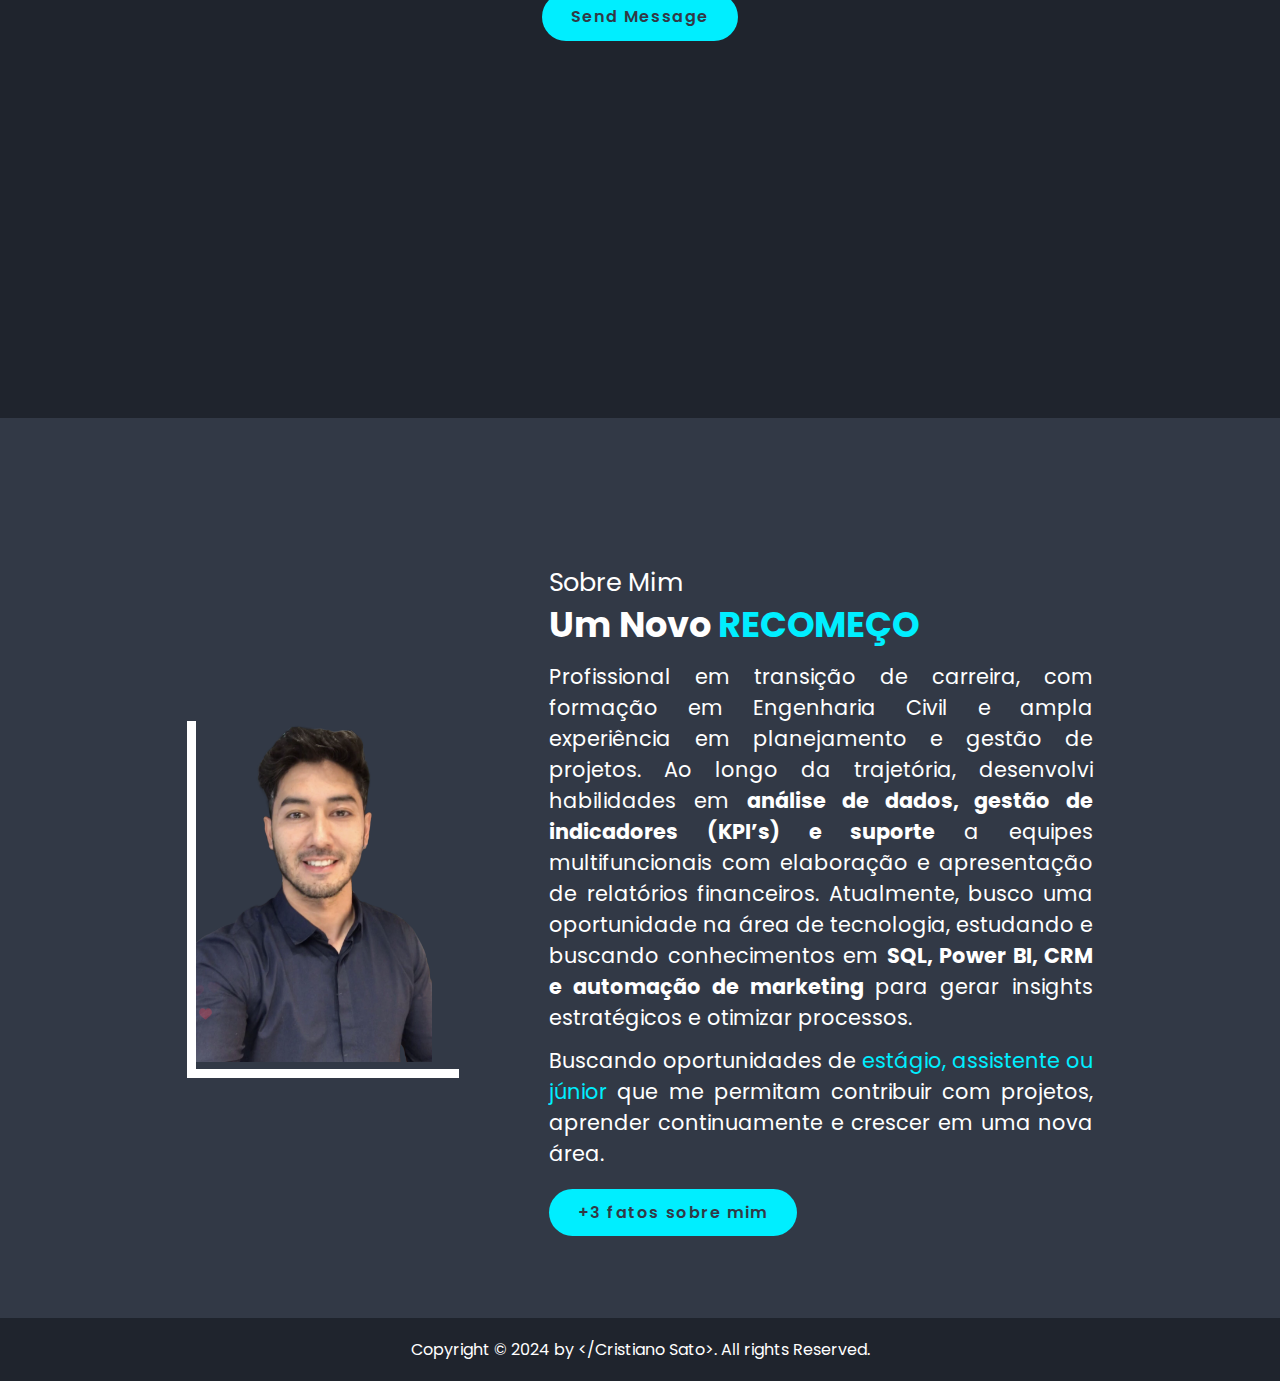
==== commit a35d5e87: "Add files via upload" ====
--- a/index.html
+++ b/index.html
@@ -46,23 +46,25 @@
      <section class="home" id="home">
         <div class="home-content">
             
-            <h1>Cristiano Sato</h1> <br>
-            <p>Formado em <strong>Engenharia</strong>.  
-            <p>Graduando: <span>  Análise e Desenvolvimento de Sistemas</span>.  
+            <h1>Cristiano Sato</h1> 
+            <p>Busca de Estágio em   | <span> Dados</span> | <span>CRM</span> | <span>Front-End</span> </p> <br><br>
+            <!-- <p>Formado em <strong>Engenharia</strong>. --> 
+            <p><strong>Formação Acadêmica:</strong> <span> Graduação em Tecnologia e Análise de Sistemas</span> <br>Universidade de Mogi das Cruzes <br>Conclusão 12/2026.  
             </p>
-            <p>Busca de Estágio em   | <span> Dados</span> | <span>CRM</span> | <span>Front-End</span> </p> <br>
+            <br>
+            
             
 
             <p>
                  
                 <!--7 anos de experiência na engenharia, desenvolvi uma base sólida em análise crítica, gestão de projetos e resolução de problemas complexos. 
-                Atualmente, estou --> Desenvolvendo habilidades em: <br>
+                Atualmente, estou --> Desenvolvendo <strong>habilidades</strong> em: <br>
                  Html, CSS, JavaScript,<br>
                  SQL, Python, <br>
                  CRM, Google Analytics,<br>
                  DBM, Salesforce,<br>
-                 Análise de KPIs, <br>
-                 SAP e Excel.
+                 Excel e Estatística, <br>
+                 Análise de KPIs e SAP.
             </p>
             
             <p> 
@@ -252,14 +254,13 @@
                 
                 
                 <p>
-                 
-                    7 anos de experiência na engenharia, desenvolvi uma base sólida em análise crítica e gestão de projetos. <br>
-                    Atualmente, buscando a transição para tecnologia e dados.
+                    Profissional em transição de carreira, com formação em Engenharia Civil e ampla experiência em planejamento e gestão de projetos. Ao longo da trajetória, desenvolvi habilidades em <strong> análise de dados, gestão de indicadores (KPI’s) e suporte </strong> a equipes multifuncionais com elaboração e apresentação de relatórios financeiros. Atualmente, busco uma oportunidade na área de tecnologia, estudando e buscando conhecimentos em <strong>SQL, Power BI, CRM e automação de marketing </strong>para gerar insights estratégicos e otimizar processos.
+                    <!-- 7 anos de experiência na engenharia, desenvolvi uma base sólida em análise crítica e gestão de projetos. <br>
+                    Atualmente, buscando a transição para tecnologia e dados.-->
                 </p>
                 
                 <p> 
-                    Adquirindo novas habilidades em programação e análise de dados. Análise de KPIs e boa comunicação para integrar ao trabalho em equipe.
-                    <!--Minha abordagem combina a precisão analítica da engenharia com a adaptação necessária para enfrentar desafios em novos projetos. --> Buscando oportunidades de <span> estágio, assistente ou júnior </span>que me permitam contribuir com projetos, aprender continuamente e crescer em uma nova área.
+                     Buscando oportunidades de <span> estágio, assistente ou júnior </span>que me permitam contribuir com projetos, aprender continuamente e crescer em uma nova área.
                 </p>
 
                 
